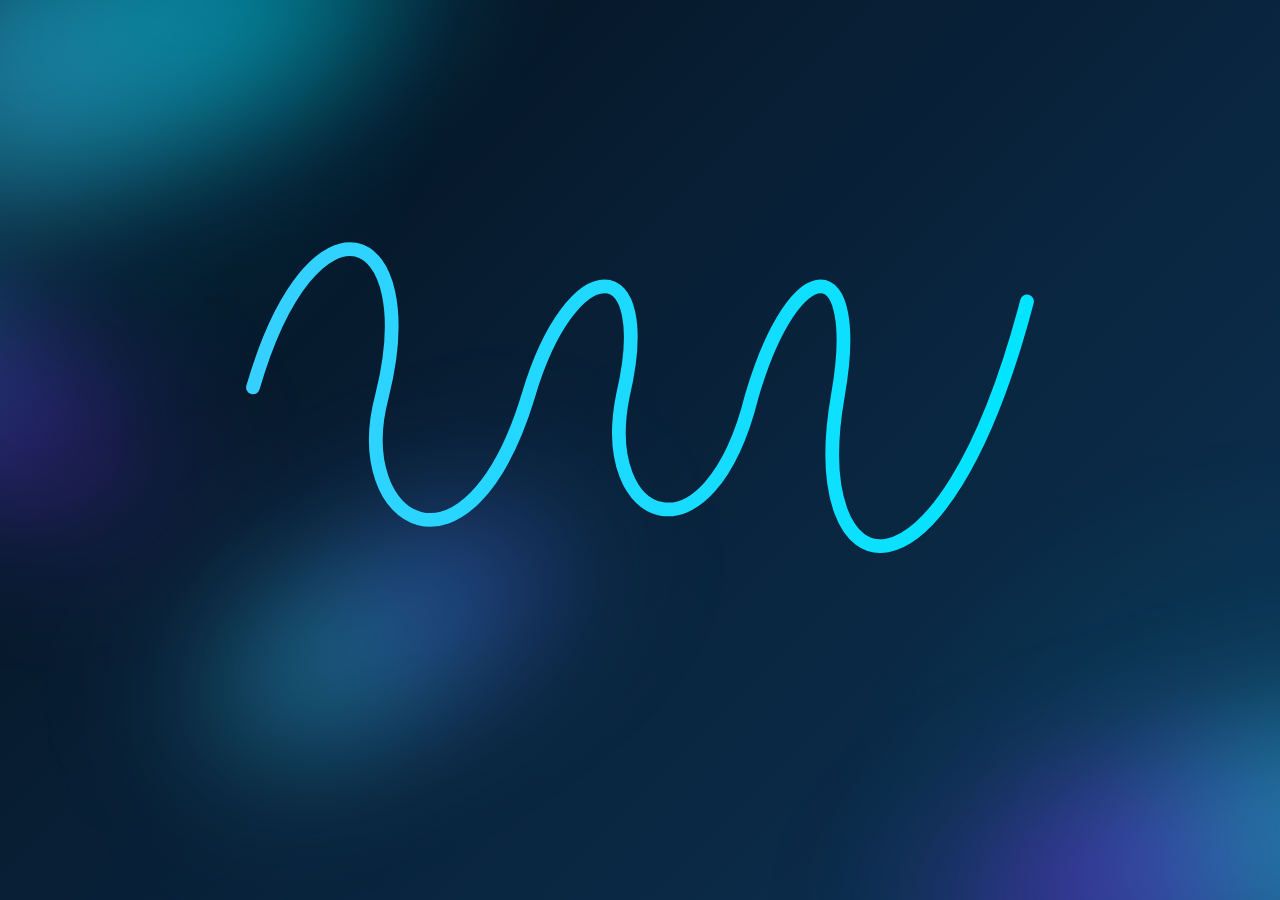
==== loading.html @ e2daf34a "Adiciona videos de clima e tela de carregamento Implementa videos de fundo para o clima (ceu limpo, " ====
<!DOCTYPE html>
<html lang="pt-BR">
<head>
  <meta charset="UTF-8">
  <meta name="viewport" content="width=device-width, initial-scale=1.0">
  <title>Carregando...</title>
  <link rel="stylesheet" href="loading.css">
</head>
<body>
  <div class="luzes">
    <div class="luz luz-1"></div>
    <div class="luz luz-2"></div>
    <div class="luz luz-3"></div>
    <div class="luz luz-4"></div>
  </div>
  <div class="splash">
    <div class="div-svg">
      <svg viewBox="0 0 1000 500" fill="none" xmlns="http://www.w3.org/2000/svg">
        <defs>
          <linearGradient id="meuGradiente" x1="0%" y1="0%" x2="100%" y2="0%">
            <stop offset="0%" style="stop-color:#36d0ff;stop-opacity:1" />
            <stop offset="100%" style="stop-color:#00e5ff;stop-opacity:1" />
          </linearGradient>
        </defs>
        <path
          d="M 50 240 C 120 0, 250 50, 200 250 C 160 400, 300 480, 370 250 C 420 80, 520 80, 480 250 C 450 400, 580 450, 630 250 C 680 80, 760 80, 730 250 C 690 480, 850 520, 950 140"
          stroke="url(#meuGradiente)"
          stroke-width="16"
          stroke-linecap="round"
          stroke-linejoin="round"
        />
      </svg>
    </div>

    <p class="titulo">Consulta de CEP e Clima</p>
    <p class="subtitulo">Computação em Nuvem</p>
  </div>

  <script src="https://cdnjs.cloudflare.com/ajax/libs/gsap/3.12.2/gsap.min.js"></script>
  <script src="https://s3-us-west-2.amazonaws.com/s.cdpn.io/16327/DrawSVGPlugin3.min.js"></script>
  <script>
    gsap.registerPlugin(DrawSVGPlugin);

    const svgPath = document.querySelector('.div-svg path');
    const titulo = document.querySelector('.titulo');
    const subtitulo = document.querySelector('.subtitulo');

    gsap.set(svgPath, { drawSVG: "0%", strokeWidth: 2 });

    const timeline = gsap.timeline();

    timeline
      .to(svgPath, {
        duration: 2,
        drawSVG: "100%",
        strokeWidth: 16,
        ease: "power2.inOut"
      })
      .to(svgPath, {
        duration: 0.6,
        opacity: 0.2,
        ease: "power1.in"
      }, "-=0.2")
      .fromTo(titulo, { opacity: 0, y: 20 }, {
        duration: 0.6,
        opacity: 1,
        y: 0,
        ease: "power2.out"
      }, "-=0.3")
      .fromTo(subtitulo, { opacity: 0, y: 10 }, {
        duration: 0.5,
        opacity: 0.7,
        y: 0,
        ease: "power2.out"
      }, "-=0.3")
      .to('.splash', {
        duration: 0.6,
        opacity: 0,
        ease: "power1.inOut"
      });

    timeline.eventCallback('onComplete', () => {
      sessionStorage.setItem('splashExibido', '1');
      window.location.href = 'index.html';
    });
  </script>
</body>
</html>
---- loading.css ----
* {
  margin: 0;
  padding: 0;
  box-sizing: border-box;
}

body {
  min-height: 100vh;
  font-family: Inter, Arial, Helvetica, sans-serif;
  background: linear-gradient(135deg, #04101d, #0d3355);
  display: flex;
  justify-content: center;
  align-items: center;
  overflow: hidden;
}

body::before {
  content: "";
  position: fixed;
  inset: 0;
  background:
    radial-gradient(circle at top left, #00d4ff22, transparent 30%),
    radial-gradient(circle at bottom right, #00ffff18, transparent 30%);
  z-index: -1;
}

.splash {
  width: 100%;
  height: 100vh;
  display: flex;
  flex-direction: column;
  justify-content: center;
  align-items: center;
  gap: 12px;
  position: relative;
}

.div-svg {
  width: 100%;
  max-width: 900px;
  padding: 0 20px;
}

.div-svg svg {
  width: 100%;
  height: auto;
}

.titulo {
  color: #edf7ff;
  font-size: clamp(2rem, 6vw, 3.5rem);
  font-weight: 800;
  letter-spacing: -1px;
  text-align: center;
  opacity: 0;
}

.subtitulo {
  color: #36d0ff;
  font-size: 13px;
  font-weight: 700;
  letter-spacing: 3px;
  text-transform: uppercase;
  text-align: center;
  opacity: 0;
}

.luzes {
  position: fixed;
  inset: 0;
  overflow: hidden;
  z-index: 0;
}

.luz {
  position: absolute;
  filter: blur(60px);
  mix-blend-mode: screen;
  border-radius: 50%;
  will-change: transform, opacity;
}

.luz-1 {
  width: 60vmax;
  height: 20vmax;
  top: -10%;
  left: -20%;
  background: linear-gradient(90deg, transparent, #36d0ff, #00e5ff, transparent);
  transform: rotate(-20deg);
  animation: luz1 9s ease-in-out infinite;
  opacity: 0.5;
}

.luz-2 {
  width: 55vmax;
  height: 18vmax;
  bottom: -8%;
  right: -22%;
  background: linear-gradient(90deg, transparent, #7b2ff7, #36d0ff, transparent);
  transform: rotate(-15deg);
  animation: luz2 11s ease-in-out infinite;
  opacity: 0.45;
}

.luz-3 {
  width: 48vmax;
  height: 16vmax;
  top: 30%;
  left: -30%;
  background: linear-gradient(90deg, transparent, #00e5ff, #7b2ff7, transparent);
  transform: rotate(28deg);
  animation: luz3 13s ease-in-out infinite;
  opacity: 0.35;
}

.luz-4 {
  width: 40vmax;
  height: 14vmax;
  bottom: 20%;
  left: 10%;
  background: linear-gradient(90deg, transparent, #36d0ff, #4d7cff, transparent);
  transform: rotate(-30deg);
  animation: luz4 10s ease-in-out infinite;
  opacity: 0.4;
}

@keyframes luz1 {
  0%, 100% { transform: translateX(0) rotate(-20deg); opacity: 0.5; }
  50% { transform: translateX(12vw) rotate(-16deg); opacity: 0.75; }
}

@keyframes luz2 {
  0%, 100% { transform: translateX(0) rotate(-15deg); opacity: 0.45; }
  50% { transform: translateX(-12vw) rotate(-19deg); opacity: 0.7; }
}

@keyframes luz3 {
  0%, 100% { transform: translateX(0) rotate(28deg); opacity: 0.35; }
  50% { transform: translateX(10vw) rotate(32deg); opacity: 0.6; }
}

@keyframes luz4 {
  0%, 100% { transform: translateX(0) rotate(-30deg); opacity: 0.4; }
  50% { transform: translateX(-10vw) rotate(-34deg); opacity: 0.65; }
}
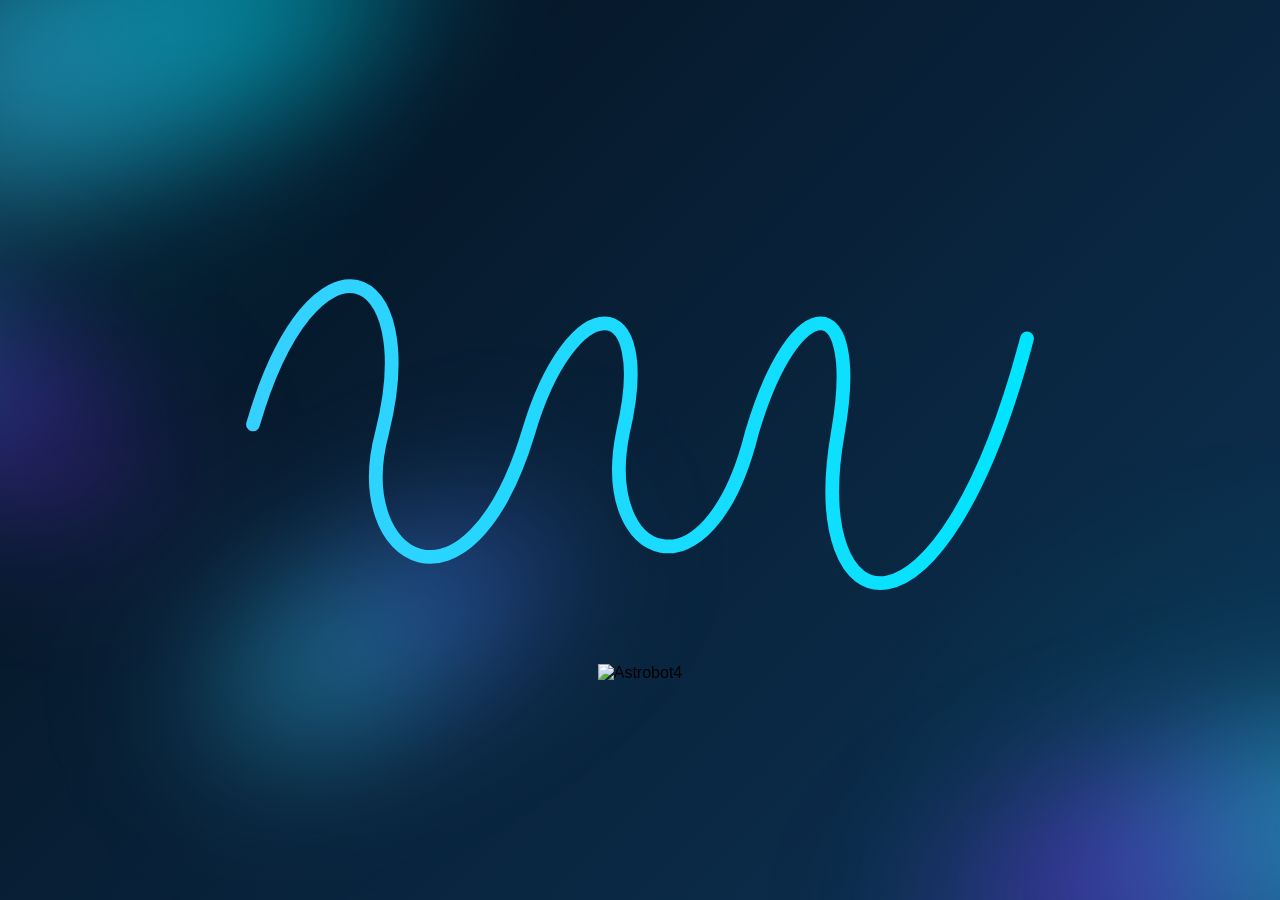
==== commit 2ee2b3e3: "Astrobot" ====
--- a/loading.html
+++ b/loading.html
@@ -32,8 +32,7 @@
       </svg>
     </div>
 
-    <p class="titulo">Consulta de CEP e Clima</p>
-    <p class="subtitulo">Computação em Nuvem</p>
+    <img src="Images/Astrobot4.gif?v=2" alt="Astrobot4">
   </div>
 
   <script src="https://cdnjs.cloudflare.com/ajax/libs/gsap/3.12.2/gsap.min.js"></script>
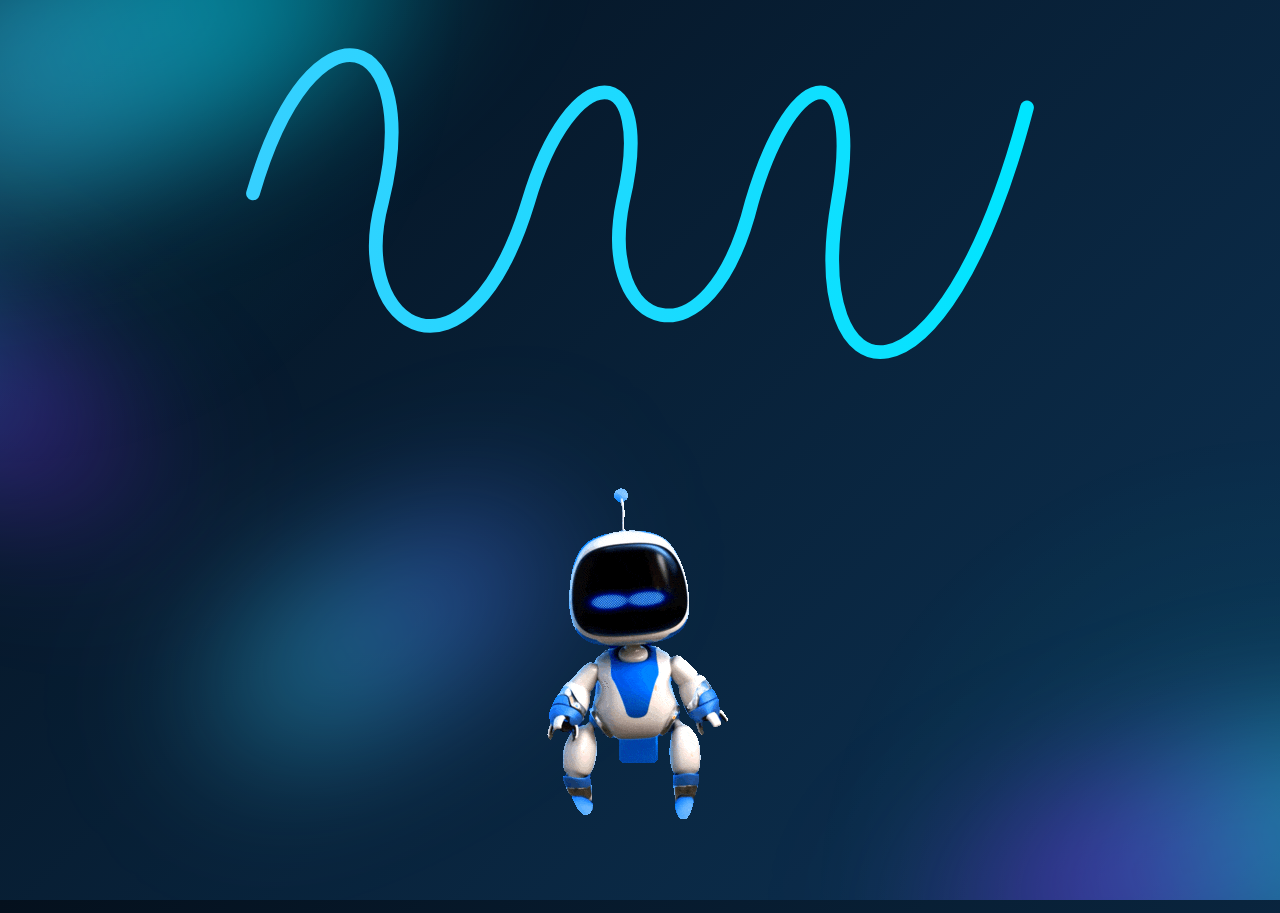
==== commit 52b2b32e: "Corrigindo gifs parte 2" ====
--- a/loading.html
+++ b/loading.html
@@ -32,7 +32,7 @@
       </svg>
     </div>
 
-    <img src="Images/Astrobot4.gif?v=2" alt="Astrobot4">
+    <img src="images/astrobot4.gif?v=2" alt="Astrobot4">
   </div>
 
   <script src="https://cdnjs.cloudflare.com/ajax/libs/gsap/3.12.2/gsap.min.js"></script>
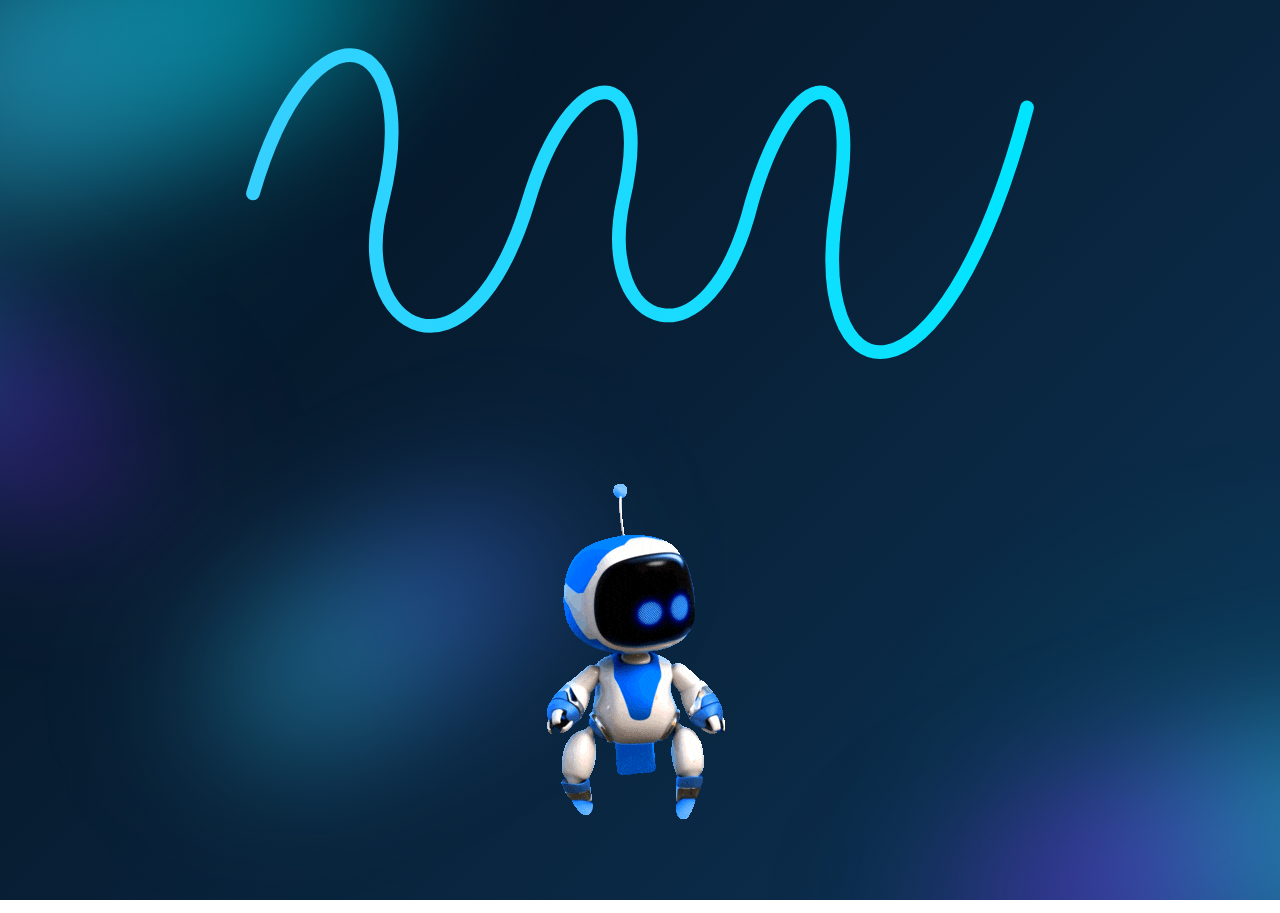
==== commit fe4a1af9: "Responsividade" ====
--- a/loading.html
+++ b/loading.html
@@ -1,87 +1,88 @@
-<!DOCTYPE html>
-<html lang="pt-BR">
-<head>
-  <meta charset="UTF-8">
-  <meta name="viewport" content="width=device-width, initial-scale=1.0">
-  <title>Carregando...</title>
-  <link rel="stylesheet" href="loading.css">
-</head>
-<body>
-  <div class="luzes">
-    <div class="luz luz-1"></div>
-    <div class="luz luz-2"></div>
-    <div class="luz luz-3"></div>
-    <div class="luz luz-4"></div>
-  </div>
-  <div class="splash">
-    <div class="div-svg">
-      <svg viewBox="0 0 1000 500" fill="none" xmlns="http://www.w3.org/2000/svg">
-        <defs>
-          <linearGradient id="meuGradiente" x1="0%" y1="0%" x2="100%" y2="0%">
-            <stop offset="0%" style="stop-color:#36d0ff;stop-opacity:1" />
-            <stop offset="100%" style="stop-color:#00e5ff;stop-opacity:1" />
-          </linearGradient>
-        </defs>
-        <path
-          d="M 50 240 C 120 0, 250 50, 200 250 C 160 400, 300 480, 370 250 C 420 80, 520 80, 480 250 C 450 400, 580 450, 630 250 C 680 80, 760 80, 730 250 C 690 480, 850 520, 950 140"
-          stroke="url(#meuGradiente)"
-          stroke-width="16"
-          stroke-linecap="round"
-          stroke-linejoin="round"
-        />
-      </svg>
-    </div>
-
-    <img src="images/astrobot4.gif?v=2" alt="Astrobot4">
-  </div>
-
-  <script src="https://cdnjs.cloudflare.com/ajax/libs/gsap/3.12.2/gsap.min.js"></script>
-  <script src="https://s3-us-west-2.amazonaws.com/s.cdpn.io/16327/DrawSVGPlugin3.min.js"></script>
-  <script>
-    gsap.registerPlugin(DrawSVGPlugin);
-
-    const svgPath = document.querySelector('.div-svg path');
-    const titulo = document.querySelector('.titulo');
-    const subtitulo = document.querySelector('.subtitulo');
-
-    gsap.set(svgPath, { drawSVG: "0%", strokeWidth: 2 });
-
-    const timeline = gsap.timeline();
-
-    timeline
-      .to(svgPath, {
-        duration: 2,
-        drawSVG: "100%",
-        strokeWidth: 16,
-        ease: "power2.inOut"
-      })
-      .to(svgPath, {
-        duration: 0.6,
-        opacity: 0.2,
-        ease: "power1.in"
-      }, "-=0.2")
-      .fromTo(titulo, { opacity: 0, y: 20 }, {
-        duration: 0.6,
-        opacity: 1,
-        y: 0,
-        ease: "power2.out"
-      }, "-=0.3")
-      .fromTo(subtitulo, { opacity: 0, y: 10 }, {
-        duration: 0.5,
-        opacity: 0.7,
-        y: 0,
-        ease: "power2.out"
-      }, "-=0.3")
-      .to('.splash', {
-        duration: 0.6,
-        opacity: 0,
-        ease: "power1.inOut"
-      });
-
-    timeline.eventCallback('onComplete', () => {
-      sessionStorage.setItem('splashExibido', '1');
-      window.location.href = 'index.html';
-    });
-  </script>
-</body>
-</html>
+<!DOCTYPE html>
+<html lang="pt-BR">
+<head>
+  <meta charset="UTF-8">
+  <meta name="viewport" content="width=device-width, initial-scale=1.0">
+  <title>Carregando...</title>
+  <link rel="stylesheet" href="loading.css">
+  <link rel="stylesheet" href="responsividade.css">
+</head>
+<body>
+  <div class="luzes">
+    <div class="luz luz-1"></div>
+    <div class="luz luz-2"></div>
+    <div class="luz luz-3"></div>
+    <div class="luz luz-4"></div>
+  </div>
+  <div class="splash">
+    <div class="div-svg">
+      <svg viewBox="0 0 1000 500" fill="none" xmlns="http://www.w3.org/2000/svg">
+        <defs>
+          <linearGradient id="meuGradiente" x1="0%" y1="0%" x2="100%" y2="0%">
+            <stop offset="0%" style="stop-color:#36d0ff;stop-opacity:1" />
+            <stop offset="100%" style="stop-color:#00e5ff;stop-opacity:1" />
+          </linearGradient>
+        </defs>
+        <path
+          d="M 50 240 C 120 0, 250 50, 200 250 C 160 400, 300 480, 370 250 C 420 80, 520 80, 480 250 C 450 400, 580 450, 630 250 C 680 80, 760 80, 730 250 C 690 480, 850 520, 950 140"
+          stroke="url(#meuGradiente)"
+          stroke-width="16"
+          stroke-linecap="round"
+          stroke-linejoin="round"
+        />
+      </svg>
+    </div>
+
+    <img src="images/astrobot4.gif?v=2" alt="Astrobot4">
+  </div>
+
+  <script src="https://cdnjs.cloudflare.com/ajax/libs/gsap/3.12.2/gsap.min.js"></script>
+  <script src="https://s3-us-west-2.amazonaws.com/s.cdpn.io/16327/DrawSVGPlugin3.min.js"></script>
+  <script>
+    gsap.registerPlugin(DrawSVGPlugin);
+
+    const svgPath = document.querySelector('.div-svg path');
+    const titulo = document.querySelector('.titulo');
+    const subtitulo = document.querySelector('.subtitulo');
+
+    gsap.set(svgPath, { drawSVG: "0%", strokeWidth: 2 });
+
+    const timeline = gsap.timeline();
+
+    timeline
+      .to(svgPath, {
+        duration: 2,
+        drawSVG: "100%",
+        strokeWidth: 16,
+        ease: "power2.inOut"
+      })
+      .to(svgPath, {
+        duration: 0.6,
+        opacity: 0.2,
+        ease: "power1.in"
+      }, "-=0.2")
+      .fromTo(titulo, { opacity: 0, y: 20 }, {
+        duration: 0.6,
+        opacity: 1,
+        y: 0,
+        ease: "power2.out"
+      }, "-=0.3")
+      .fromTo(subtitulo, { opacity: 0, y: 10 }, {
+        duration: 0.5,
+        opacity: 0.7,
+        y: 0,
+        ease: "power2.out"
+      }, "-=0.3")
+      .to('.splash', {
+        duration: 0.6,
+        opacity: 0,
+        ease: "power1.inOut"
+      });
+
+    timeline.eventCallback('onComplete', () => {
+      sessionStorage.setItem('splashExibido', '1');
+      window.location.href = 'index.html';
+    });
+  </script>
+</body>
+</html>
--- a/loading.css
+++ b/loading.css
@@ -1,145 +1,145 @@
-* {
-  margin: 0;
-  padding: 0;
-  box-sizing: border-box;
-}
-
-body {
-  min-height: 100vh;
-  font-family: Inter, Arial, Helvetica, sans-serif;
-  background: linear-gradient(135deg, #04101d, #0d3355);
-  display: flex;
-  justify-content: center;
-  align-items: center;
-  overflow: hidden;
-}
-
-body::before {
-  content: "";
-  position: fixed;
-  inset: 0;
-  background:
-    radial-gradient(circle at top left, #00d4ff22, transparent 30%),
-    radial-gradient(circle at bottom right, #00ffff18, transparent 30%);
-  z-index: -1;
-}
-
-.splash {
-  width: 100%;
-  height: 100vh;
-  display: flex;
-  flex-direction: column;
-  justify-content: center;
-  align-items: center;
-  gap: 12px;
-  position: relative;
-}
-
-.div-svg {
-  width: 100%;
-  max-width: 900px;
-  padding: 0 20px;
-}
-
-.div-svg svg {
-  width: 100%;
-  height: auto;
-}
-
-.titulo {
-  color: #edf7ff;
-  font-size: clamp(2rem, 6vw, 3.5rem);
-  font-weight: 800;
-  letter-spacing: -1px;
-  text-align: center;
-  opacity: 0;
-}
-
-.subtitulo {
-  color: #36d0ff;
-  font-size: 13px;
-  font-weight: 700;
-  letter-spacing: 3px;
-  text-transform: uppercase;
-  text-align: center;
-  opacity: 0;
-}
-
-.luzes {
-  position: fixed;
-  inset: 0;
-  overflow: hidden;
-  z-index: 0;
-}
-
-.luz {
-  position: absolute;
-  filter: blur(60px);
-  mix-blend-mode: screen;
-  border-radius: 50%;
-  will-change: transform, opacity;
-}
-
-.luz-1 {
-  width: 60vmax;
-  height: 20vmax;
-  top: -10%;
-  left: -20%;
-  background: linear-gradient(90deg, transparent, #36d0ff, #00e5ff, transparent);
-  transform: rotate(-20deg);
-  animation: luz1 9s ease-in-out infinite;
-  opacity: 0.5;
-}
-
-.luz-2 {
-  width: 55vmax;
-  height: 18vmax;
-  bottom: -8%;
-  right: -22%;
-  background: linear-gradient(90deg, transparent, #7b2ff7, #36d0ff, transparent);
-  transform: rotate(-15deg);
-  animation: luz2 11s ease-in-out infinite;
-  opacity: 0.45;
-}
-
-.luz-3 {
-  width: 48vmax;
-  height: 16vmax;
-  top: 30%;
-  left: -30%;
-  background: linear-gradient(90deg, transparent, #00e5ff, #7b2ff7, transparent);
-  transform: rotate(28deg);
-  animation: luz3 13s ease-in-out infinite;
-  opacity: 0.35;
-}
-
-.luz-4 {
-  width: 40vmax;
-  height: 14vmax;
-  bottom: 20%;
-  left: 10%;
-  background: linear-gradient(90deg, transparent, #36d0ff, #4d7cff, transparent);
-  transform: rotate(-30deg);
-  animation: luz4 10s ease-in-out infinite;
-  opacity: 0.4;
-}
-
-@keyframes luz1 {
-  0%, 100% { transform: translateX(0) rotate(-20deg); opacity: 0.5; }
-  50% { transform: translateX(12vw) rotate(-16deg); opacity: 0.75; }
-}
-
-@keyframes luz2 {
-  0%, 100% { transform: translateX(0) rotate(-15deg); opacity: 0.45; }
-  50% { transform: translateX(-12vw) rotate(-19deg); opacity: 0.7; }
-}
-
-@keyframes luz3 {
-  0%, 100% { transform: translateX(0) rotate(28deg); opacity: 0.35; }
-  50% { transform: translateX(10vw) rotate(32deg); opacity: 0.6; }
-}
-
-@keyframes luz4 {
-  0%, 100% { transform: translateX(0) rotate(-30deg); opacity: 0.4; }
-  50% { transform: translateX(-10vw) rotate(-34deg); opacity: 0.65; }
-}
+* {
+  margin: 0;
+  padding: 0;
+  box-sizing: border-box;
+}
+
+body {
+  min-height: 100vh;
+  font-family: Inter, Arial, Helvetica, sans-serif;
+  background: linear-gradient(135deg, #04101d, #0d3355);
+  display: flex;
+  justify-content: center;
+  align-items: center;
+  overflow: hidden;
+}
+
+body::before {
+  content: "";
+  position: fixed;
+  inset: 0;
+  background:
+    radial-gradient(circle at top left, #00d4ff22, transparent 30%),
+    radial-gradient(circle at bottom right, #00ffff18, transparent 30%);
+  z-index: -1;
+}
+
+.splash {
+  width: 100%;
+  height: 100vh;
+  display: flex;
+  flex-direction: column;
+  justify-content: center;
+  align-items: center;
+  gap: 12px;
+  position: relative;
+}
+
+.div-svg {
+  width: 100%;
+  max-width: 900px;
+  padding: 0 20px;
+}
+
+.div-svg svg {
+  width: 100%;
+  height: auto;
+}
+
+.titulo {
+  color: #edf7ff;
+  font-size: clamp(2rem, 6vw, 3.5rem);
+  font-weight: 800;
+  letter-spacing: -1px;
+  text-align: center;
+  opacity: 0;
+}
+
+.subtitulo {
+  color: #36d0ff;
+  font-size: 13px;
+  font-weight: 700;
+  letter-spacing: 3px;
+  text-transform: uppercase;
+  text-align: center;
+  opacity: 0;
+}
+
+.luzes {
+  position: fixed;
+  inset: 0;
+  overflow: hidden;
+  z-index: 0;
+}
+
+.luz {
+  position: absolute;
+  filter: blur(60px);
+  mix-blend-mode: screen;
+  border-radius: 50%;
+  will-change: transform, opacity;
+}
+
+.luz-1 {
+  width: 60vmax;
+  height: 20vmax;
+  top: -10%;
+  left: -20%;
+  background: linear-gradient(90deg, transparent, #36d0ff, #00e5ff, transparent);
+  transform: rotate(-20deg);
+  animation: luz1 9s ease-in-out infinite;
+  opacity: 0.5;
+}
+
+.luz-2 {
+  width: 55vmax;
+  height: 18vmax;
+  bottom: -8%;
+  right: -22%;
+  background: linear-gradient(90deg, transparent, #7b2ff7, #36d0ff, transparent);
+  transform: rotate(-15deg);
+  animation: luz2 11s ease-in-out infinite;
+  opacity: 0.45;
+}
+
+.luz-3 {
+  width: 48vmax;
+  height: 16vmax;
+  top: 30%;
+  left: -30%;
+  background: linear-gradient(90deg, transparent, #00e5ff, #7b2ff7, transparent);
+  transform: rotate(28deg);
+  animation: luz3 13s ease-in-out infinite;
+  opacity: 0.35;
+}
+
+.luz-4 {
+  width: 40vmax;
+  height: 14vmax;
+  bottom: 20%;
+  left: 10%;
+  background: linear-gradient(90deg, transparent, #36d0ff, #4d7cff, transparent);
+  transform: rotate(-30deg);
+  animation: luz4 10s ease-in-out infinite;
+  opacity: 0.4;
+}
+
+@keyframes luz1 {
+  0%, 100% { transform: translateX(0) rotate(-20deg); opacity: 0.5; }
+  50% { transform: translateX(12vw) rotate(-16deg); opacity: 0.75; }
+}
+
+@keyframes luz2 {
+  0%, 100% { transform: translateX(0) rotate(-15deg); opacity: 0.45; }
+  50% { transform: translateX(-12vw) rotate(-19deg); opacity: 0.7; }
+}
+
+@keyframes luz3 {
+  0%, 100% { transform: translateX(0) rotate(28deg); opacity: 0.35; }
+  50% { transform: translateX(10vw) rotate(32deg); opacity: 0.6; }
+}
+
+@keyframes luz4 {
+  0%, 100% { transform: translateX(0) rotate(-30deg); opacity: 0.4; }
+  50% { transform: translateX(-10vw) rotate(-34deg); opacity: 0.65; }
+}
--- a/responsividade.css
+++ b/responsividade.css
@@ -0,0 +1,203 @@
+/* ============================================================
+   responsividade.css
+   ------------------------------------------------------------
+   Toda a responsividade do site fica neste arquivo.
+   Os estilos base continuam em style.css (e loading.css).
+   Aqui adaptamos o layout para: celulares, tablets,
+   notebooks e TVs.
+   ============================================================ */
+
+/* Guarda global: impede barra de rolagem horizontal */
+html,
+body {
+  overflow-x: hidden;
+}
+
+/* ============================================================
+   TELAS GRANDES / TV  (a partir de 1920px)
+   ============================================================ */
+@media (min-width: 1920px) {
+  .card {
+    max-width: 900px;
+  }
+
+  .card h1 {
+    font-size: 48px;
+  }
+}
+
+/* ============================================================
+   NOTEBOOKS PEQUENOS / TABLETS LANDSCAPE  (até 1024px)
+   ============================================================ */
+@media (max-width: 1024px) {
+  .container {
+    padding: 24px;
+  }
+
+  .card {
+    padding: 32px;
+  }
+
+  h1 {
+    font-size: 38px;
+  }
+}
+
+/* ============================================================
+   TABLETS PORTRAIT  (até 768px)
+   ============================================================ */
+@media (max-width: 768px) {
+  .card {
+    padding: 28px;
+  }
+
+  h1 {
+    font-size: 34px;
+  }
+}
+
+/* ============================================================
+   CELULARES  (até 620px)
+   ============================================================ */
+@media (max-width: 620px) {
+  .card {
+    padding: 24px;
+  }
+
+  h1 {
+    font-size: 30px;
+  }
+
+  .campo-botao {
+    flex-direction: column;
+  }
+
+  button {
+    height: 52px;
+  }
+
+  /* Clima: painel principal e detalhes em uma coluna */
+  #wf-details-wrapper {
+    grid-template-columns: 1fr;
+  }
+
+  #wf-main-temp {
+    flex-direction: column;
+    text-align: center;
+  }
+
+  #wf-extra-stats {
+    grid-template-columns: 1fr 1fr;
+  }
+
+  /* Cards do Astrobot: imagem centralizada e ajustada à largura */
+  .jogar,
+  .Esporte {
+    text-align: center;
+    padding: 20px;
+  }
+
+  .jogar h2,
+  .Esporte h2 {
+    margin-bottom: 14px;
+  }
+
+  .jogar img,
+  .Esporte img {
+    display: block;
+    position: static;
+    width: 100%;
+    max-width: 220px;
+    height: auto;
+    margin: 0 auto;
+    top: auto;
+    left: auto;
+  }
+}
+
+/* ============================================================
+   CELULARES PEQUENOS  (até 480px)
+   ============================================================ */
+@media (max-width: 480px) {
+  .container {
+    padding: 12px;
+  }
+
+  .card {
+    padding: 20px;
+    border-radius: 16px;
+  }
+
+  h1 {
+    font-size: 26px;
+  }
+
+  .etiqueta {
+    font-size: 11px;
+  }
+
+  .campo-botao button {
+    width: 100%;
+  }
+
+  /* Barra de navegação mais compacta */
+  .nav-bar {
+    top: 10px;
+    right: 10px;
+    gap: 8px;
+  }
+
+  .nav-refresh {
+    width: 34px;
+    height: 34px;
+  }
+
+  .nav-time-container {
+    padding: 6px 12px;
+  }
+
+  .nav-time {
+    font-size: 14px;
+  }
+
+  /* Endereço empilhado */
+  .dados {
+    grid-template-columns: 1fr;
+  }
+
+  /* Clima */
+  #wf-temp-now {
+    font-size: 26px;
+  }
+
+  #wf-temp-icon {
+    width: 52px;
+    height: 52px;
+  }
+
+  #wf-extra-stats {
+    grid-template-columns: 1fr;
+  }
+
+  .wf-stat-item {
+    padding: 10px;
+  }
+}
+
+/* ============================================================
+   SPLASH / TELA DE CARREGAMENTO  (loading.html)
+   ============================================================ */
+.splash img {
+  max-width: 90%;
+  height: auto;
+}
+
+@media (max-width: 620px) {
+  .div-svg {
+    padding: 0 12px;
+  }
+
+  .splash img {
+    max-width: 85%;
+  }
+}
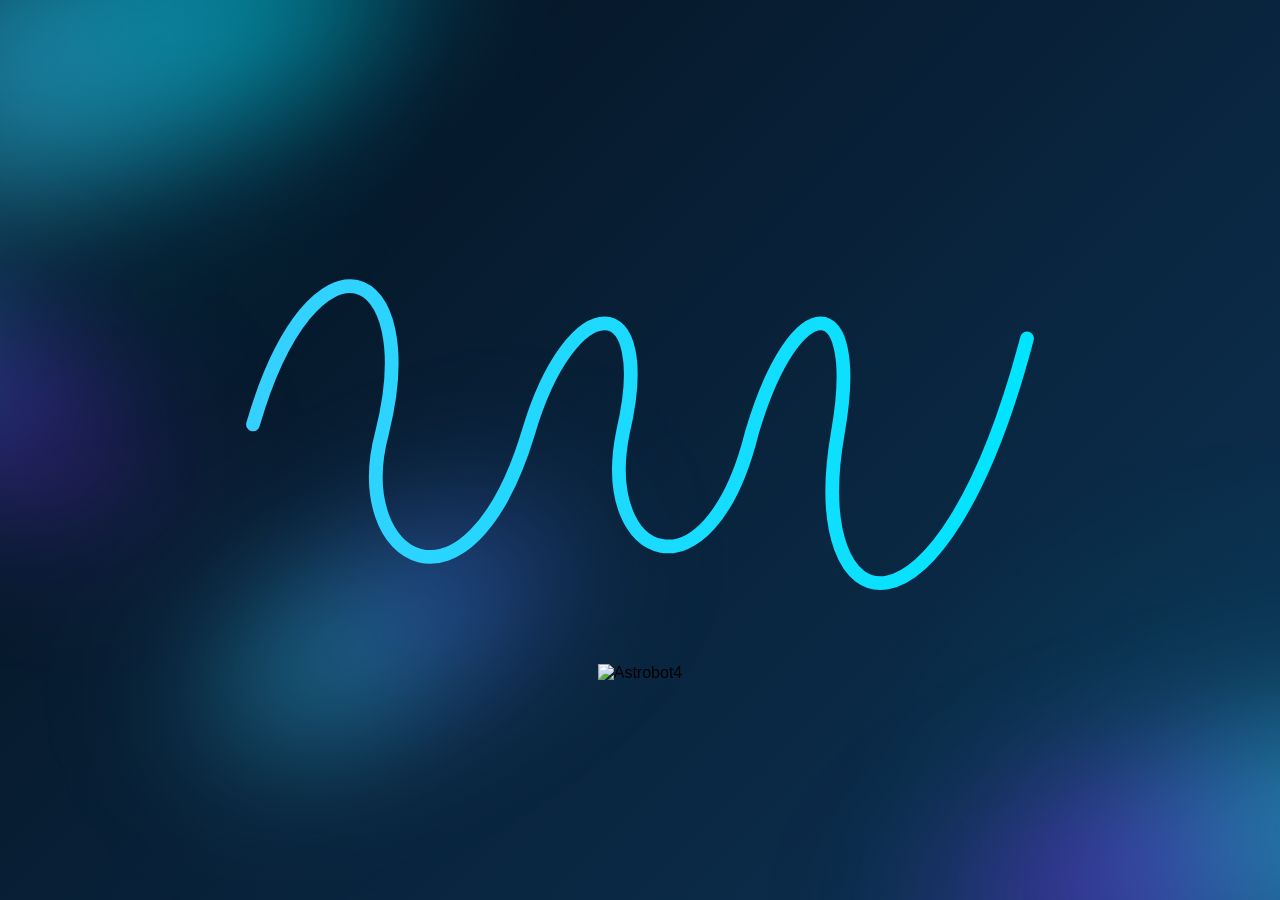
==== commit b643fafe: "Gifs/vídeo rodam via banco de dados - (Supabase)" ====
--- a/loading.html
+++ b/loading.html
@@ -33,7 +33,7 @@
       </svg>
     </div>
 
-    <img src="images/astrobot4.gif?v=2" alt="Astrobot4">
+    <img src="https://aoqbeovctdonswxnkirl.supabase.co/storage/v1/object/sign/web/images/astrobot4.gif?token=eyJraWQiOiJzdG9yYWdlLXVybC1zaWduaW5nLWtleV8xNzgzN2NiNC1mNjdkLTQyZjUtYjg3Mi00NTFmZjE0Y2NkYTYiLCJhbGciOiJIUzI1NiJ9.eyJ1cmwiOiJ3ZWIvaW1hZ2VzL2FzdHJvYm90NC5naWYiLCJzY29wZSI6ImRvd25sb2FkIiwiaWF0IjoxNzg2MzMxNzU1LCJleHAiOjMxNTUzNTQ3OTU3NTV9.dG9mOBl4LmSbvYjVteRB55E9h_qTNNdBV54BLDkH-nU" alt="Astrobot4">
   </div>
 
   <script src="https://cdnjs.cloudflare.com/ajax/libs/gsap/3.12.2/gsap.min.js"></script>
--- a/responsividade.css
+++ b/responsividade.css
@@ -1,21 +1,8 @@
-/* ============================================================
-   responsividade.css
-   ------------------------------------------------------------
-   Toda a responsividade do site fica neste arquivo.
-   Os estilos base continuam em style.css (e loading.css).
-   Aqui adaptamos o layout para: celulares, tablets,
-   notebooks e TVs.
-   ============================================================ */
-
-/* Guarda global: impede barra de rolagem horizontal */
 html,
 body {
   overflow-x: hidden;
 }
 
-/* ============================================================
-   TELAS GRANDES / TV  (a partir de 1920px)
-   ============================================================ */
 @media (min-width: 1920px) {
   .card {
     max-width: 900px;
@@ -26,9 +13,6 @@
   }
 }
 
-/* ============================================================
-   NOTEBOOKS PEQUENOS / TABLETS LANDSCAPE  (até 1024px)
-   ============================================================ */
 @media (max-width: 1024px) {
   .container {
     padding: 24px;
@@ -43,9 +27,6 @@
   }
 }
 
-/* ============================================================
-   TABLETS PORTRAIT  (até 768px)
-   ============================================================ */
 @media (max-width: 768px) {
   .card {
     padding: 28px;
@@ -56,9 +37,6 @@
   }
 }
 
-/* ============================================================
-   CELULARES  (até 620px)
-   ============================================================ */
 @media (max-width: 620px) {
   .card {
     padding: 24px;
@@ -76,7 +54,30 @@
     height: 52px;
   }
 
-  /* Clima: painel principal e detalhes em uma coluna */
+  .astrobot-fundo2 {
+    top: 44px;
+    left: auto;
+    right: -4px;
+  }
+
+  .astrobot-fundo2 img {
+    width: 84px;
+  }
+
+  .astrobot-fundo3 {
+    top: -46px;
+    left: auto;
+    right: 4px;
+  }
+
+  .astrobot-fundo3 img {
+    width: 50px;
+  }
+
+  .astrobot-fundo img {
+    width: 140px;
+  }
+
   #wf-details-wrapper {
     grid-template-columns: 1fr;
   }
@@ -90,7 +91,6 @@
     grid-template-columns: 1fr 1fr;
   }
 
-  /* Cards do Astrobot: imagem centralizada e ajustada à largura */
   .jogar,
   .Esporte {
     text-align: center;
@@ -115,9 +115,6 @@
   }
 }
 
-/* ============================================================
-   CELULARES PEQUENOS  (até 480px)
-   ============================================================ */
 @media (max-width: 480px) {
   .container {
     padding: 12px;
@@ -140,7 +137,23 @@
     width: 100%;
   }
 
-  /* Barra de navegação mais compacta */
+  .astrobot-fundo2 img {
+    width: 150px;
+    top: -40px;
+    position: relative;
+    left:  25px;
+  }
+
+  .astrobot-fundo3 img {
+    width: 100px;
+    top: -60px;
+    position: relative;
+  }
+
+  .astrobot-fundo img {
+    width: 110px;
+  }
+
   .nav-bar {
     top: 10px;
     right: 10px;
@@ -160,12 +173,10 @@
     font-size: 14px;
   }
 
-  /* Endereço empilhado */
   .dados {
     grid-template-columns: 1fr;
   }
 
-  /* Clima */
   #wf-temp-now {
     font-size: 26px;
   }
@@ -184,9 +195,6 @@
   }
 }
 
-/* ============================================================
-   SPLASH / TELA DE CARREGAMENTO  (loading.html)
-   ============================================================ */
 .splash img {
   max-width: 90%;
   height: auto;
